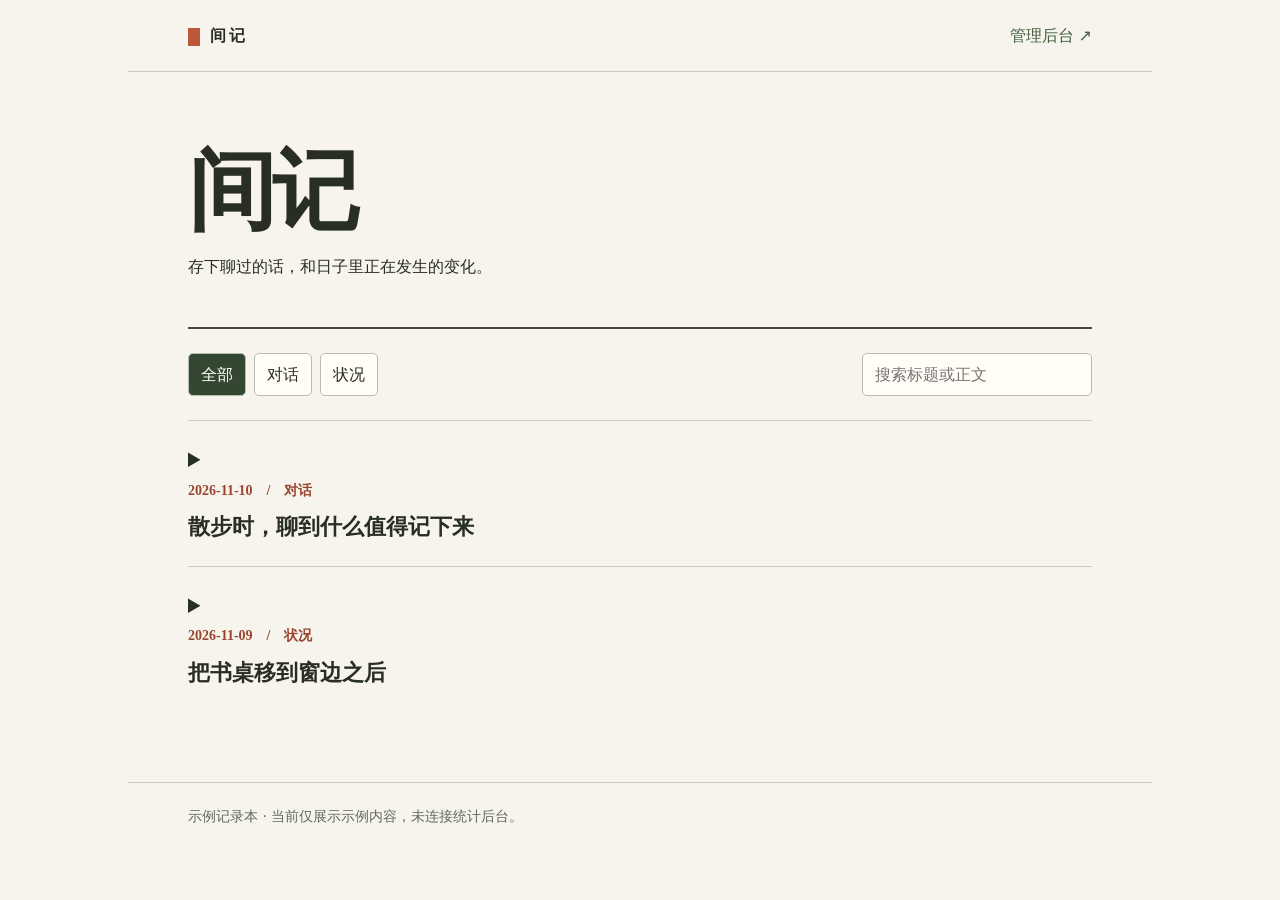
==== docs/index.html @ dab20af3 "Add files via upload" ====
<!doctype html><html lang="zh-CN"><meta charset="utf-8"><meta name="viewport" content="width=device-width,initial-scale=1"><title>间记 · 记录本</title><link rel="stylesheet" href="style.css"><header><strong id="brand">间记</strong><a href="admin.html">管理后台 ↗</a></header><main><section class="hero"><h1 id="name">间记</h1><p id="intro"></p></section><div class="bar" id="filters"><button aria-pressed="true">全部</button><button aria-pressed="false">对话</button><button aria-pressed="false">状况</button><input type="search" id="search" aria-label="搜索记录" placeholder="搜索标题或正文"></div><div id="list"></div><p id="message" role="status"></p></main><footer id="notice"></footer><script src="config.js"></script><script src="app.js"></script></html>
---- docs/style.css ----
*{box-sizing:border-box}body{margin:0;background:#f6f4ec;color:#292e24;font:16px/1.7 system-ui,"Microsoft Yahei",sans-serif}header,main,footer{max-width:1024px;margin:auto;padding:22px clamp(20px,5vw,60px)}header{display:flex;align-items:center;justify-content:space-between;border-bottom:1px solid #c8cabc}a{color:#425c3e}header a{text-decoration:none}header strong{letter-spacing:.18em}header strong:before{content:"";display:inline-block;width:12px;height:18px;background:#bd5739;margin-right:10px;vertical-align:middle}h1,h2,summary{font-family:Georgia,"Songti SC","SimSun",serif}h1{font-size:clamp(42px,8vw,88px);line-height:1.1;letter-spacing:-.045em;margin:30px 0 12px}h2{font-size:26px}p{margin:.55em 0}.hero{padding:20px 0 38px;border-bottom:2px solid #414a38}.bar{display:flex;align-items:center;gap:8px;flex-wrap:wrap;margin:24px 0}.bar input{margin-left:auto;width:min(230px,100%)}button,input,textarea,select{font:inherit;border:1px solid #b9bdaf;border-radius:5px;background:#fffdf6;color:inherit;padding:7px 12px}button,summary{cursor:pointer}button[aria-pressed=true],button.primary{background:#344831;color:#fff}details,.row{border-top:1px solid #c8cabc;padding:20px 0}summary{font-size:22px;font-weight:bold}small,time,footer{color:#626a5c;font:14px/1.6 system-ui}.meta{color:#9a452f;font-size:14px;margin-bottom:6px}.body{white-space:pre-wrap;overflow-wrap:anywhere;max-width:720px}footer{margin-top:40px;border-top:1px solid #c8cabc}label{display:grid;gap:4px;margin:12px 0}form{max-width:680px}textarea{min-height:150px}input,textarea{min-width:0}section[hidden],form[hidden]{display:none}#message{color:#98432d}table{border-collapse:collapse;width:100%}td,th{text-align:left;padding:8px;border-bottom:1px solid #ccc}.scroll{overflow:auto}button:focus-visible,a:focus-visible,summary:focus-visible{outline:3px solid #be7952}.row button{margin-left:8px}article{padding:2px 0}
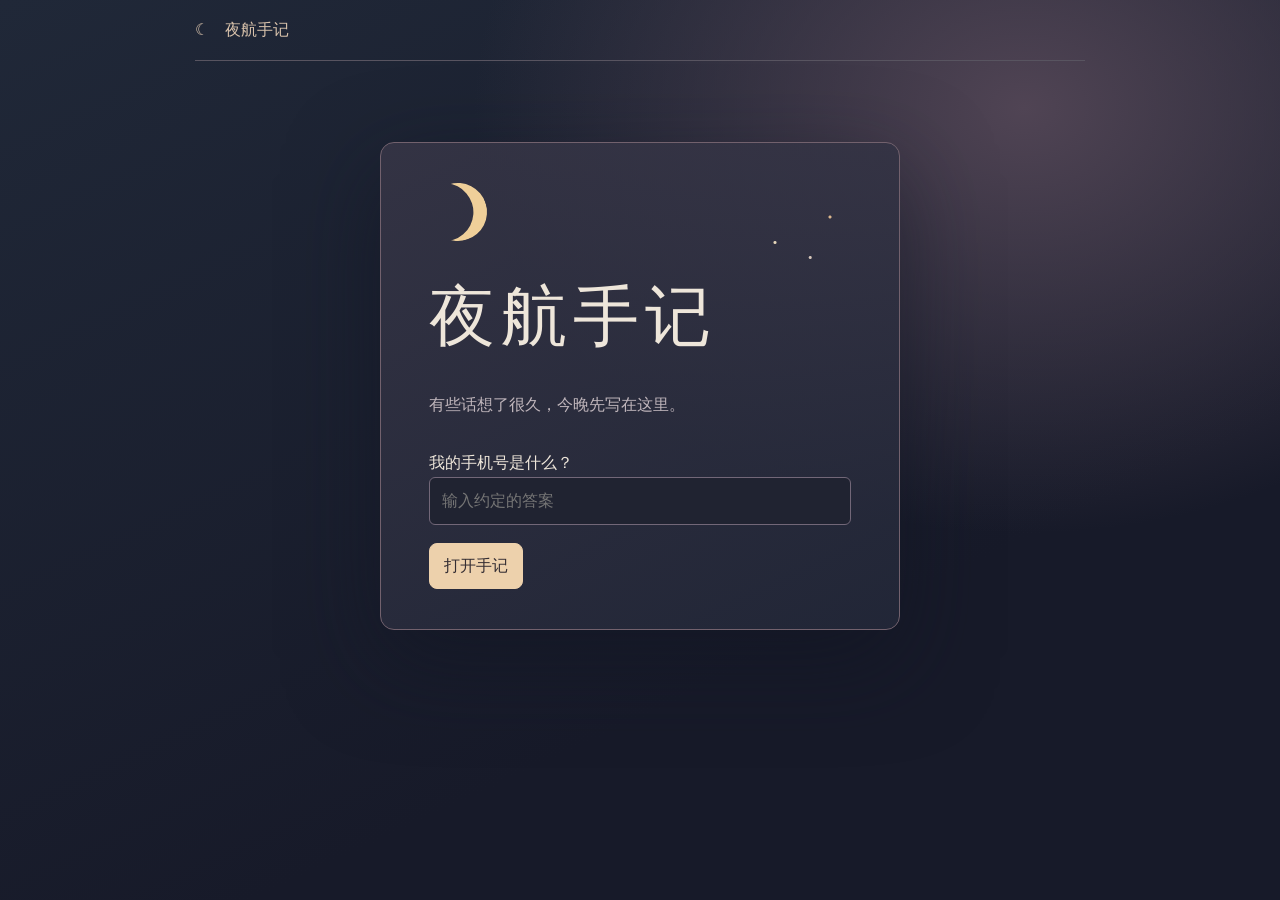
==== commit c1f090f1: "Add encrypted night journal and selected-page sharing" ====
--- a/docs/index.html
+++ b/docs/index.html
@@ -1 +1,14 @@
-<!doctype html><html lang="zh-CN"><meta charset="utf-8"><meta name="viewport" content="width=device-width,initial-scale=1"><title>间记 · 记录本</title><link rel="stylesheet" href="style.css"><header><strong id="brand">间记</strong><a href="admin.html">管理后台 ↗</a></header><main><section class="hero"><h1 id="name">间记</h1><p id="intro"></p></section><div class="bar" id="filters"><button aria-pressed="true">全部</button><button aria-pressed="false">对话</button><button aria-pressed="false">状况</button><input type="search" id="search" aria-label="搜索记录" placeholder="搜索标题或正文"></div><div id="list"></div><p id="message" role="status"></p></main><footer id="notice"></footer><script src="config.js"></script><script src="app.js"></script></html>
+<!doctype html>
+<html lang="zh-CN"><head><meta charset="utf-8"><meta name="viewport" content="width=device-width,initial-scale=1"><meta name="theme-color" content="#191e30"><title>夜航手记</title>
+<style>
+*{box-sizing:border-box}html{color-scheme:dark}body{margin:0;color:#eee6da;background:radial-gradient(ellipse at 80% 12%,#504454 0,transparent 38%),linear-gradient(155deg,#202838,#171a29 68%);min-height:100vh;font:16px/1.75 system-ui,"Microsoft YaHei",sans-serif}main,header{width:min(890px,91%);margin:auto}header{display:flex;align-items:center;justify-content:space-between;border-bottom:1px solid #585460;padding:16px 0;color:#d8c2ab}h1,h2,h3,summary{font-family:"Songti SC","SimSun",Georgia,serif;font-weight:500}h1{font-size:clamp(38px,7vw,66px);margin:0;letter-spacing:.09em}h2{font-size:30px;margin:12px 0}h3{margin:8px 0;font-size:24px}.gate{max-width:520px;margin:9vh auto}.moon{width:58px;height:58px;border-radius:50%;box-shadow:inset -13px -4px #efcf99;transform:rotate(-18deg);margin-bottom:18px}.sub,small,time{color:#c0b6bc}section{padding:18px 0}button,.file{cursor:pointer;border:1px solid #736673;color:#f4e8d6;background:#2b2c3b;border-radius:8px;padding:8px 14px;font:inherit}button.primary,button[aria-current=true]{background:#edd1ac;color:#352e33;border-color:#edd1ac}input,select,textarea{font:inherit;border:1px solid #726778;background:#202331;color:#f4ebe0;border-radius:6px;padding:9px 12px;width:100%}input[type=checkbox]{width:auto}textarea{min-height:118px;resize:vertical}label{display:block;margin:10px 0}nav,.actions{display:flex;flex-wrap:wrap;gap:8px;margin:16px 0}nav{padding-bottom:18px;border-bottom:1px solid #514e5c}article,details.card{padding:16px 0;border-bottom:1px solid #514e5c}.body{white-space:pre-wrap;overflow-wrap:anywhere}.photo{max-width:min(100%,550px);max-height:420px;border-radius:8px;display:block;margin:12px 0}dialog{background:#272939;color:inherit;border:1px solid #716678;width:min(520px,90%)}[hidden]{display:none!important}#msg{color:#ffe0b1}input:focus,textarea:focus,button:focus-visible{outline:2px solid #f2d1a2}main{padding-bottom:70px}
+.gate{position:relative;padding:40px clamp(20px,5vw,48px);border:1px solid #72616d;border-radius:14px;background:linear-gradient(155deg,#393748cc,#232839dd);box-shadow:0 30px 90px #11152288}.gate:before{content:"";position:absolute;right:9%;top:14%;width:110px;height:75px;pointer-events:none;background:radial-gradient(circle at 80% 8%,#dcb78d 1px,transparent 2px),radial-gradient(circle at 30% 42%,#e8d8ba 1px,transparent 2px),radial-gradient(circle at 62% 62%,#d8c8bb 1px,transparent 2px)}.gate form{margin-top:30px}.gate .primary{margin-top:8px}#writing article{border-left:2px solid #7a6a73;padding-left:18px;margin:16px 0}article button{margin:8px 8px 0 0;font-size:14px}</style></head><body><header><span>☾　夜航手记</span><button id="lock" hidden>锁上手记</button></header><main>
+<section id="gate" class="gate"><div class="moon" aria-hidden="true"></div><h1>夜航手记</h1><p class="sub">有些话想了很久，今晚先写在这里。</p><form id="unlock"><label>我的手机号是什么？<input id="pass" type="password" inputmode="numeric" required autocomplete="off" placeholder="输入约定的答案"></label><button class="primary">打开手记</button></form></section>
+<p id="msg" role="status"></p><div id="inside" hidden><nav id="tabs" aria-label="手记菜单"></nav>
+<section id="writing"><h2>此刻想记下</h2><form id="compose"><label>放在哪里<select id="kind"><option>关系里的思考</option><option>想和你分享的日常</option><option>未寄出的信</option></select></label><label>标题<input id="title" maxlength="180" placeholder="给这一刻起个名字（可留空）"></label><label>正文<textarea id="body" placeholder="今天发生了什么？或者，有哪句话一直停在心里？"></textarea></label><label>附一张照片<input id="photo" type="file" accept="image/jpeg,image/png,image/webp"></label><div class="actions"><button class="primary">保存这一页</button><button type="button" id="cancel" hidden>取消编辑</button></div></form><h2>写过的页</h2><input id="findPage" type="search" aria-label="查找手记" placeholder="找一句写过的话…"><div id="pages"></div></section>
+<section id="mood" hidden><h2>我的状态</h2><form id="stateForm"><label>日期<input type="date" id="day" required></label><label>想到这段关系时<select id="feeling"><option>还说不清</option><option>很难放下</option><option>有些松动</option><option>今天比较平静</option><option>觉得释然了</option></select></label><label>昨晚失眠了吗？<select id="sleep"><option>暂不记录</option><option>失眠了</option><option>睡得还好</option></select></label><label>今天喝酒了吗？<select id="drink"><option>暂不记录</option><option>喝了</option><option>没喝</option></select></label><button class="primary">保存这一天</button></form><div id="history"></div></section>
+<section id="meaning" hidden><h2>知道 LYTT 是什么意思吗？</h2><label>这个网址缩写背后的故事<textarea id="story" placeholder="只有你知道它的来历。"></textarea></label><button id="saveStory">保存故事</button></section>
+<section id="share" hidden><h2>挑几页给你</h2><p class="sub">短手记可勾选后复制加密分享链接。分享照片或长信时，下载加密文件，把文件和这个网址发给她。她打开网址、输入答案，再点「读收到的手记」选择文件。你的每日状态始终留在本机。</p><div id="choices"></div><button id="linkLetter">复制加密分享链接</button> <button id="export">下载选中的页</button><h2>读收到的手记</h2><label>打开加密手记文件<input id="receive" type="file" accept=".json,application/json"></label><div id="received"></div></section>
+<details class="card"><summary>我的加密备份</summary><p>换设备前，把整本手记下载给自己。备份包含每日状态，请自己保管。</p><button id="backup">下载整本备份</button><label>从备份恢复（将替换当前内容）<input id="restore" type="file" accept=".json"></label></details><small>手记加密保存在当前浏览器。清除网站数据会清除本机手记。</small></div></main><script src="night.js" defer></script></body></html>
+
+
